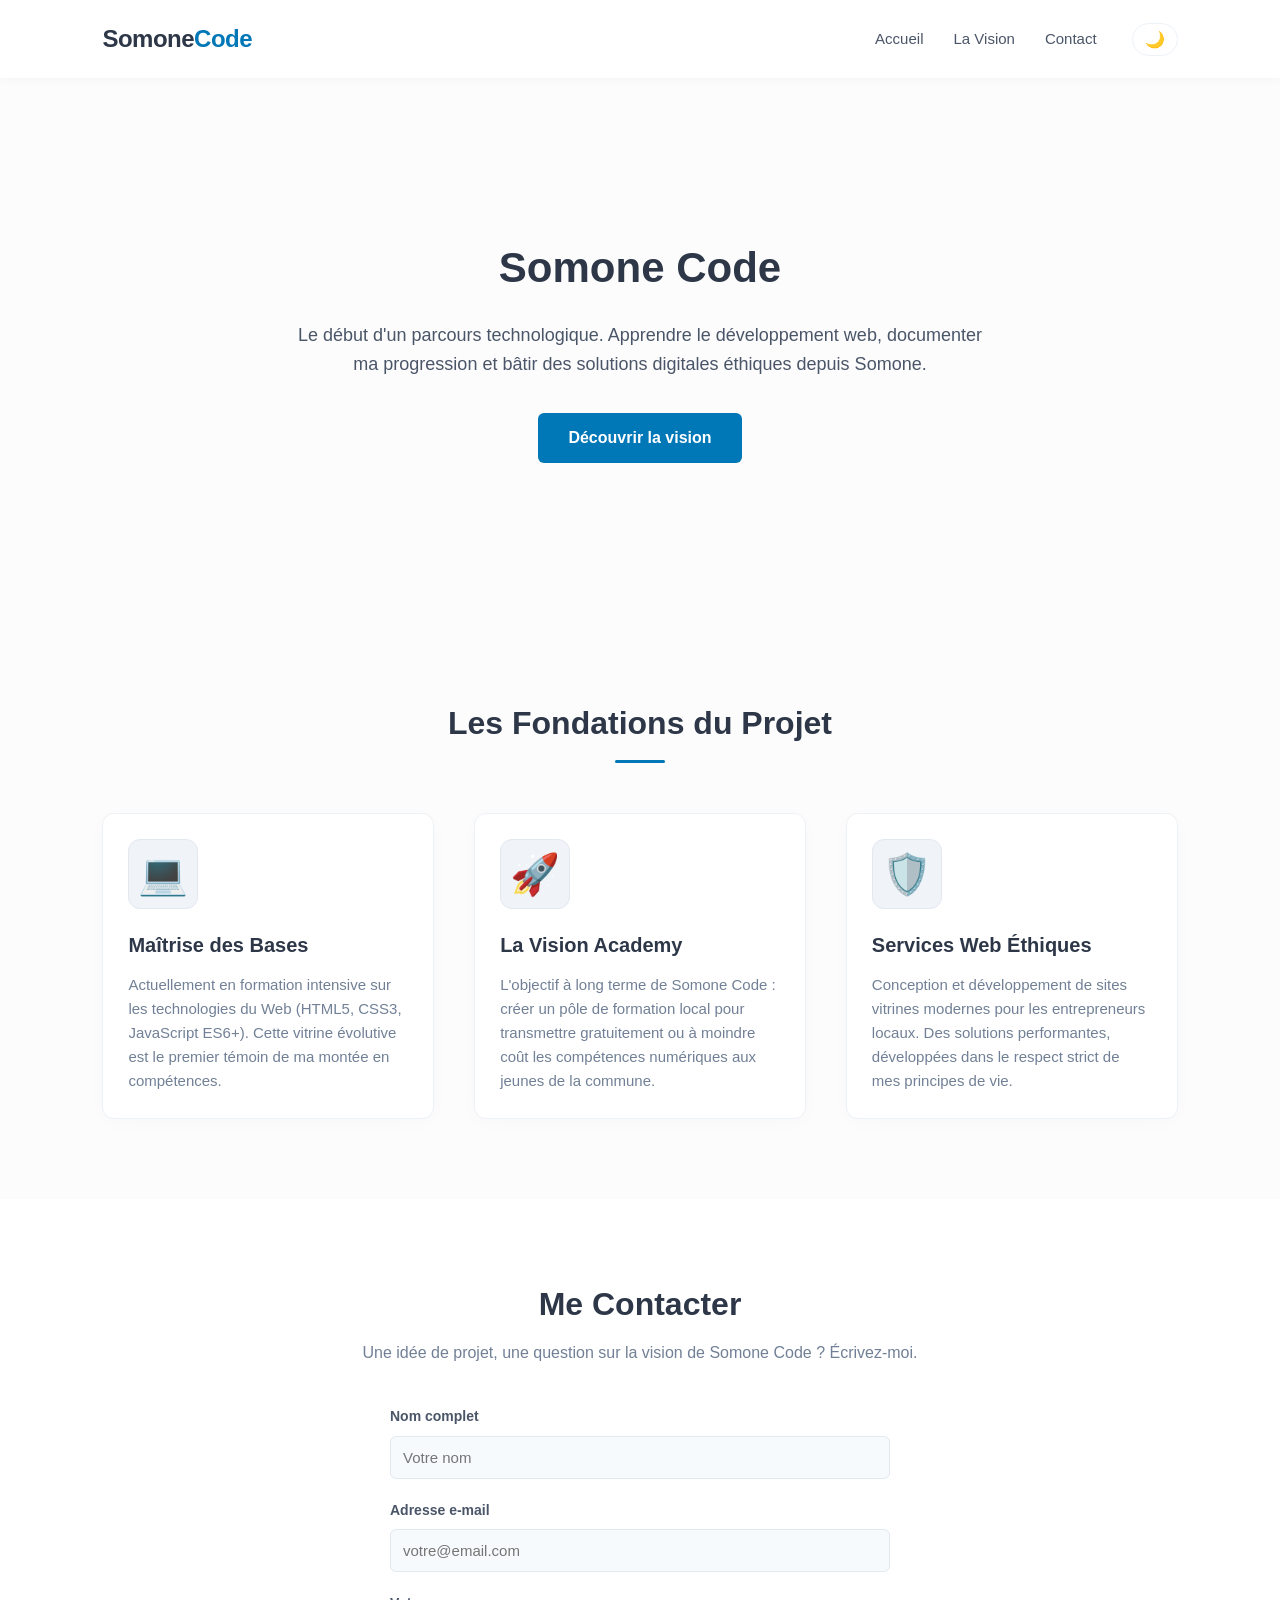
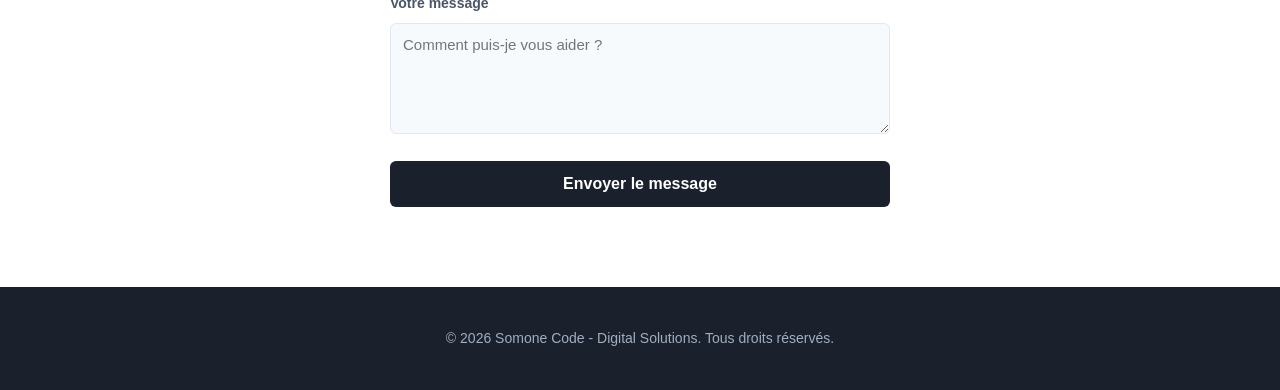
==== index.html @ be238f2e "Déploiement initial du site Somone Code" ====
<!DOCTYPE html>
<html lang="fr">
<head>
    <meta charset="UTF-8">
    <meta name="viewport" content="width=device-width, initial-scale=1.0">
    <title>Somone Code - Digital Academy & Solutions</title>
    <link rel="stylesheet" href="style.css">
</head>
<body>

    <header>
        <div class="logo">Somone<span>Code</span></div>
        <div class="nav-container">
            <nav>
                <ul>
                    <li><a href="index.html">Accueil</a></li>
                    <li><a href="vision.html">La Vision</a></li>
                    <li><a href="#contact">Contact</a></li>
                </ul>
            </nav>
            <button id="theme-toggle" class="theme-btn">🌙</button>
        </div>
    </header>

    <section id="accueil" class="hero-section">
        <div class="hero-content">
            <h1>Somone Code</h1>
            <p>Le début d'un parcours technologique. Apprendre le développement web, documenter ma progression et bâtir des solutions digitales éthiques depuis Somone.</p>
            <a href="vision.html" class="btn-explorer">Découvrir la vision</a>
        </div>
    </section>

   <section id="projets" class="features-section">
        <h2>Les Fondations du Projet</h2>
        <div class="cards-grid">
            
            <div class="card">
                <div class="card-icon">💻</div>
                <h3>Maîtrise des Bases</h3>
                <p>Actuellement en formation intensive sur les technologies du Web (HTML5, CSS3, JavaScript ES6+). Cette vitrine évolutive est le premier témoin de ma montée en compétences.</p>
            </div>

            <div class="card">
                <div class="card-icon">🚀</div>
                <h3>La Vision Academy</h3>
                <p>L'objectif à long terme de Somone Code : créer un pôle de formation local pour transmettre gratuitement ou à moindre coût les compétences numériques aux jeunes de la commune.</p>
            </div>

            <div class="card">
                <div class="card-icon">🛡️</div>
                <h3>Services Web Éthiques</h3>
                <p>Conception et développement de sites vitrines modernes pour les entrepreneurs locaux. Des solutions performantes, développées dans le respect strict de mes principes de vie.</p>
            </div>

        </div>
    </section>

    <section id="contact" class="contact-section">
        <h2>Me Contacter</h2>
        <p class="contact-subtitle">Une idée de projet, une question sur la vision de Somone Code ? Écrivez-moi.</p>
        
        <form id="main-contact-form" class="contact-form">
            <div class="form-group">
                <label for="name">Nom complet</label>
                <input type="text" id="name" required placeholder="Votre nom">
            </div>
            <div class="form-group">
                <label for="email">Adresse e-mail</label>
                <input type="email" id="email" required placeholder="votre@email.com">
            </div>
            <div class="form-group">
                <label for="message">Votre message</label>
                <textarea id="message" rows="5" required placeholder="Comment puis-je vous aider ?"></textarea>
            </div>
            <button type="submit" class="btn-submit">Envoyer le message</button>
        </form>
    </section>

    <footer>
        <p>&copy; 2026 Somone Code - Digital Solutions. Tous droits réservés.</p>
    </footer>
<script src="script.js"></script>

</body>
</html>
---- style.css ----
/* Variables pour le Mode Clair (par défaut) */
:root {
    --bg-principal: #fcfcfc;
    --bg-header: #ffffff;
    --texte-principal: #2d3748;
    --texte-secondaire: #4a5568;
    --bg-card: #ffffff;
    --border-color: #edf2f7;
}

/* Variables pour le Mode Sombre (quand la classe .dark-mode est activée) */
body.dark-mode {
    --bg-principal: #0f172a; /* Bleu-noir très sombre et moderne */
    --bg-header: #1e293b;
    --texte-principal: #ffffff; /* Blanc pur pour casser le manque de contraste */
    --texte-secondaire: #94a3b8;
    --bg-card: #1e293b;
    --border-color: #334155;
}

/* Style du bouton Lune/Soleil */
.theme-btn {
    background: none;
    border: 1px solid var(--border-color);
    padding: 6px 12px;
    border-radius: 20px;
    cursor: pointer;
    font-size: 16px;
    transition: background 0.3s ease;
    margin-left: 15px;
}
.theme-btn:hover {
    background-color: var(--border-color);
}

/* ==========================================================================
   1. RESET & BASES (Style minimaliste et propre)
   ========================================================================== */
* {
    margin: 0;
    padding: 0;
    box-sizing: border-box;
    font-family: 'Segoe UI', Tahoma, Geneva, Verdana, sans-serif;
}

html {
    scroll-behavior: smooth;
}

body {
    background-color: var(--bg-principal);
    color: var(--texte-principal);
    line-height: 1.6;
}

h1, h2, h3, .hero-section h1 {
    color: var(--texte-principal) !important;
}
.hero-section p, .features-section p {
    color: var(--texte-secondaire);
}

a {
    text-decoration: none;
    color: inherit;
}

/* ==========================================================================
   2. EN-TÊTE & NAVIGATION (FLEXBOX)
   ========================================================================== */
header {
    display: flex;
    justify-content: space-between;
    align-items: center;
    padding: 20px 8%;
    background-color: var(--bg-header);
    box-shadow: 0 2px 10px rgba(0, 0, 0, 0.03);
    position: sticky;
    top: 0;
    z-index: 100;
}

.nav-container {
    display: flex;
    align-items: center;
    gap: 20px;
}

.logo {
    font-size: 24px;
    font-weight: 700;
    color: var(--texte-principal); /* Utilise la variable pour passer du noir au blanc ! */
    letter-spacing: -0.5px;
}

.logo span {
    color: #0077b6; /* Le Bleu Lagon signature de Somone Code */
}

header nav ul {
    display: flex;
    list-style: none;
    gap: 30px;
}

header nav ul li a {
    font-size: 15px;
    font-weight: 500;
    color: #4a5568;
    transition: color 0.3s ease;
}

header nav ul li a:hover {
    color: #0077b6;
}

/* ==========================================================================
   3. SECTION HERO (Design épuré et percutant)
   ========================================================================== */
.hero-section {
    background: linear-gradient(135px, #f0f4f8 0%, #e2e8f0 100%);
    padding: 100px 8%;
    text-align: center;
    display: flex;
    justify-content: center;
    align-items: center;
    min-height: 60vh;
}

.hero-content {
    max-width: 700px;
}

.hero-content h1 {
    font-size: 42px;
    color: #1a202c;
    margin-bottom: 20px;
    font-weight: 700;
}

.hero-content p {
    font-size: 18px;
    color: #4a5568;
    margin-bottom: 35px;
}

.btn-explorer {
    display: inline-block;
    background-color: #0077b6;
    color: #ffffff;
    padding: 12px 30px;
    border-radius: 6px;
    font-weight: 600;
    transition: transform 0.2s ease, background-color 0.3s ease;
}

.btn-explorer:hover {
    background-color: #005f94;
    transform: translateY(-2px);
}

/* ==========================================================================
   4. SECTION FONDATIONS / PROJETS (GRID)
   ========================================================================== */
.features-section {
    padding: 80px 8%;
    text-align: center;
}

.features-section h2 {
    font-size: 32px;
    color: #1a202c;
    margin-bottom: 50px;
    position: relative;
}

.features-section h2::after {
    content: '';
    display: block;
    width: 50px;
    height: 3px;
    background-color: #0077b6;
    margin: 10px auto 0 auto;
    border-radius: 2px;
}

.cards-grid {
    display: grid;
    grid-template-columns: repeat(auto-fit, minmax(300px, 1fr));
    gap: 40px;
    margin-top: 20px;
}

.card {
    background-color: var(--bg-card);
    border-radius: 12px;
    padding: 25px;
    text-align: left;
    box-shadow: 0 4px 20px rgba(0, 0, 0, 0.02);
    border: 1px solid var(--border-color);
    transition: transform 0.3s ease, box-shadow 0.3s ease;
}

.card:hover {
    transform: translateY(-5px);
    box-shadow: 0 10px 30px rgba(0, 0, 0, 0.05);
}

.card-icon {
    font-size: 40px;
    margin-bottom: 20px;
    background: #f0f4f8;
    width: 70px;
    height: 70px;
    display: flex;
    justify-content: center;
    align-items: center;
    border-radius: 12px;
    color: #0077b6;
    border: 1px solid #e2e8f0;
}

.card h3 {
    font-size: 20px;
    color: #2d3748;
    margin-bottom: 12px;
}

.card p {
    font-size: 15px;
    color: #718096;
}

/* ==========================================================================
   5. PIED DE PAGE
   ========================================================================== */
footer {
    background-color: #1a202c;
    color: #a0aec0;
    padding: 40px 8%;
    text-align: center;
    font-size: 14px;
}

/* ==========================================================================
   5. SECTION CONTACT (Formulaire épuré)
   ========================================================================== */
.contact-section {
    padding: 80px 8%;
   background-color: var(--bg-card); /* Utilise le fond de carte ou principal */
    color: var(--texte-principal);
    /* ... garde le reste de ton code ... */
    text-align: center;
}

.contact-section h2 {
    font-size: 32px;
    color: #1a202c;
    margin-bottom: 10px;
}

.contact-subtitle {
    color: #718096;
    margin-bottom: 40px;
    font-size: 16px;
}

.contact-form {
    max-width: 500px;
    margin: 0 auto;
    text-align: left;
}

.form-group {
    margin-bottom: 20px;
}

.form-group label {
    display: block;
    font-size: 14px;
    font-weight: 600;
    color: #4a5568;
    margin-bottom: 8px;
}

.form-group input,
.form-group textarea {
    width: 100%;
    padding: 12px;
    border: 1px solid #e2e8f0;
    border-radius: 6px;
    background-color: #f7fafc;
    font-size: 15px;
    color: #2d3748;
    transition: border-color 0.3s ease;
}

.form-group input:focus,
.form-group textarea:focus {
    outline: none;
    border-color: #0077b6;
    background-color: #ffffff;
}

.btn-submit {
    display: inline-block;
    width: 100%;
    background-color: #1a202c; /* Noir/Gris très foncé pour contraster avec le bouton bleu du haut */
    color: #ffffff;
    padding: 14px;
    border: none;
    border-radius: 6px;
    font-size: 16px;
    font-weight: 600;
    cursor: pointer;
    transition: background-color 0.3s ease;
}

.btn-submit:hover {
    background-color: #2d3748;
}

/* ==========================================================================
   6. RESPONSIVE DESIGN (Adaptation Mobile)
   ========================================================================== */
@media (max-width: 768px) {
    header {
        flex-direction: column;
        gap: 15px;
        padding: 15px;
    }
    .hero-content h1 {
        font-size: 32px;
    }
    .hero-content p {
        font-size: 16px;
    }
}

/* ==========================================================================
   7. STYLES POUR LA PAGE VISION
   ========================================================================== */
.vision-hero {
    background: #1a202c;
    color: white;
    padding: 80px 8%;
    text-align: center;
}

.vision-hero h1 {
    color: #ffffff;
    font-size: 38px;
    margin-bottom: 15px;
}

.vision-content {
    padding: 60px 8%;
    background-color: var(--bg-principal);
}

.container-narrow {
    max-width: 800px;
    margin: 0 auto;
}

.container-narrow h2 {
    margin: 40px 0 20px 0;
    color: #1a202c;
    border-left: 5px solid #0077b6;
    padding-left: 15px;
}

.philosophy-box {
    background-color: var(--bg-card); /* Devient adaptatif */
    padding: 30px;
    border-radius: 12px;
    border: 1px solid var(--border-color); /* Devient adaptatif */
    margin: 40px 0;
}

.philosophy-box h3 {
    color: var(--texte-principal); /* Utilise le blanc en mode sombre, ou le bleu/noir en mode clair */
    margin-bottom: 15px;
}

.branches-list {
    margin: 30px 0;
}

.branch-item {
    padding: 15px 0;
    border-bottom: 1px solid #edf2f7;
}

.branch-item strong {
    color: #0077b6;
    font-size: 18px;
}

.cta-vision {
    margin-top: 50px;
    text-align: center;
}

/* Petit indicateur pour le menu actif */
header nav ul li a.active {
    color: #0077b6;
    font-weight: 700;
}
.vision-hero h1 {
    color: #ffffff !important; /* Force le blanc pur pour le titre du bandeau */
}
.vision-hero p {
    color: #e2e8f0 !important; /* Force un blanc-gris clair pour le sous-titre */
}

/* Ajustements de contraste pour la boîte philosophie en mode sombre */
body.dark-mode .philosophy-box {
    background-color: #1e293b; /* Un fond bleu-noir plus clair que le fond du site pour ressortir */
    border-color: #334155;
}

body.dark-mode .philosophy-box p {
    color: #cbd5e0; /* Un gris clair très lisible pour le paragraphe */
}

body.dark-mode .philosophy-box strong {
    color: #ffffff; /* Le blanc pur pour les mots importants comme Halal */
}

/* Rend le texte de description sous le grand titre bien visible la nuit */
body.dark-mode .hero-section p {
    color: #cbd5e0 !important; /* Un gris très clair et doux pour les yeux */
}
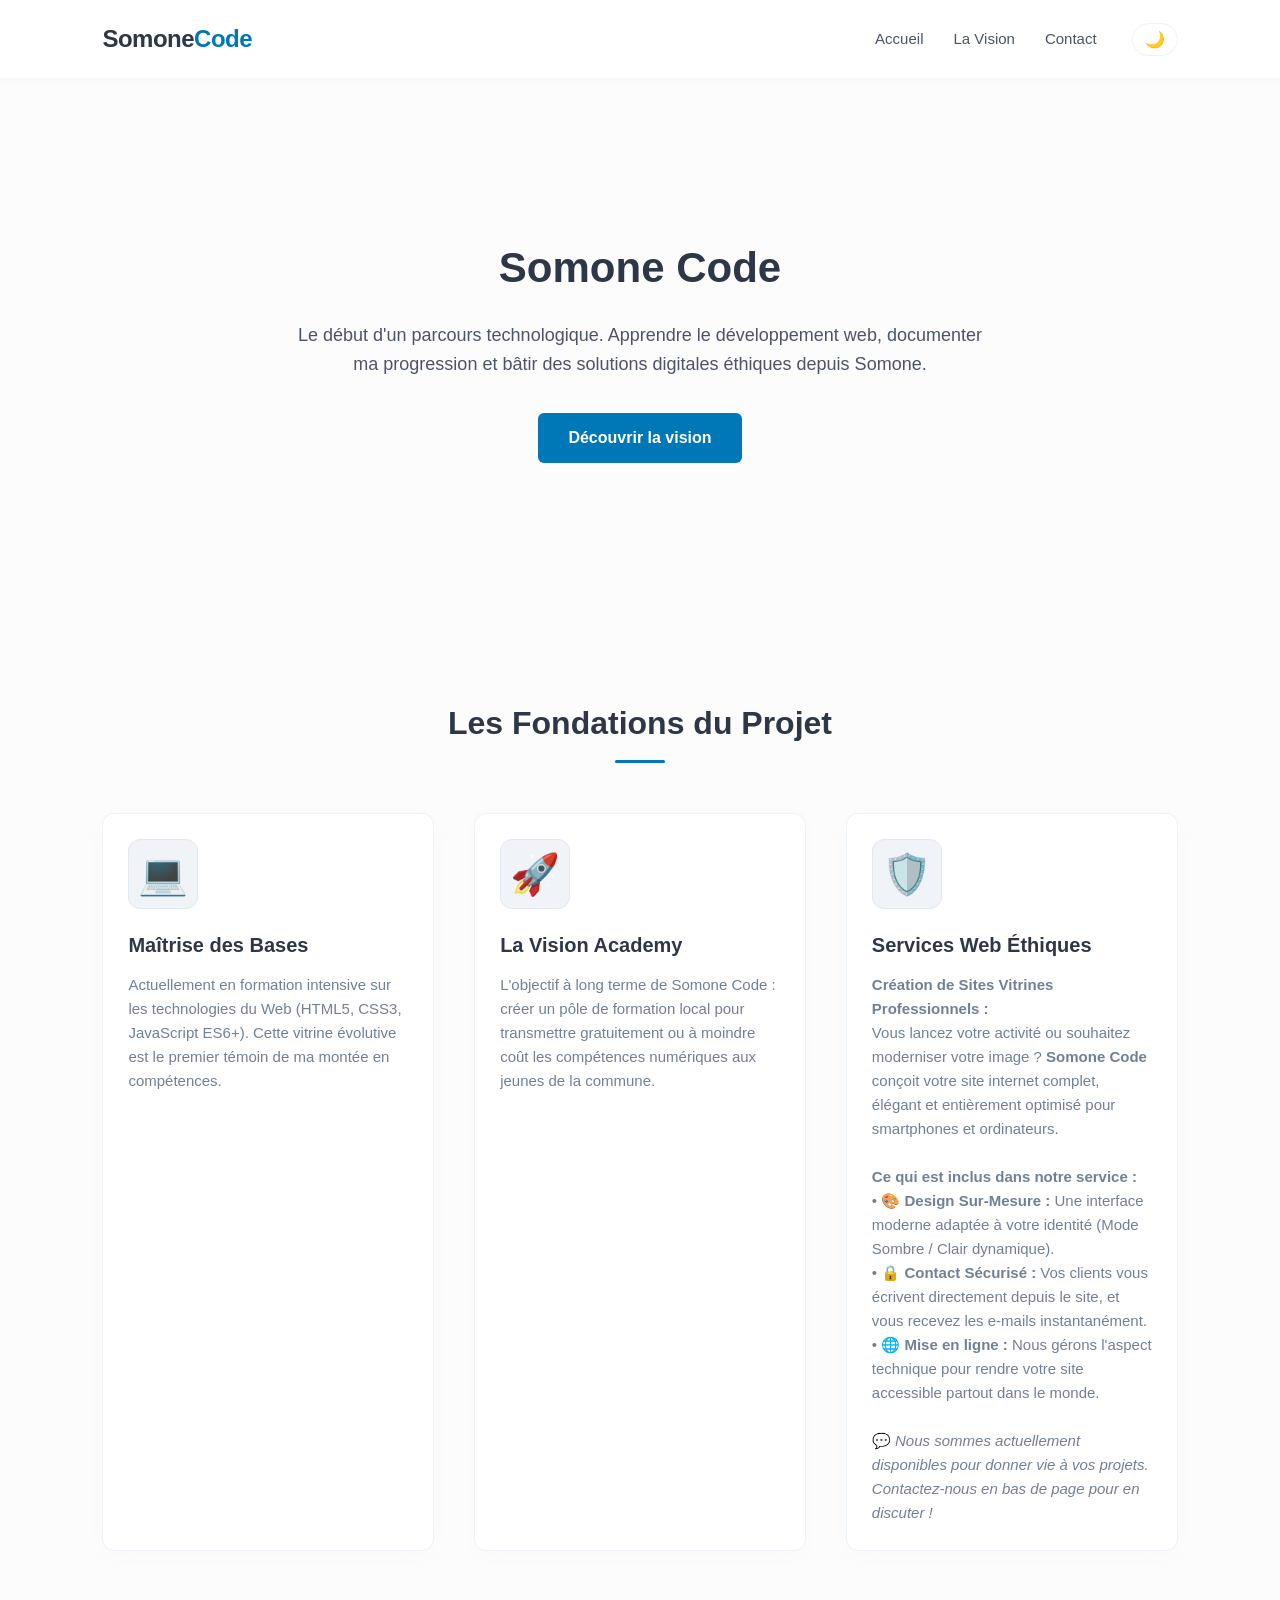
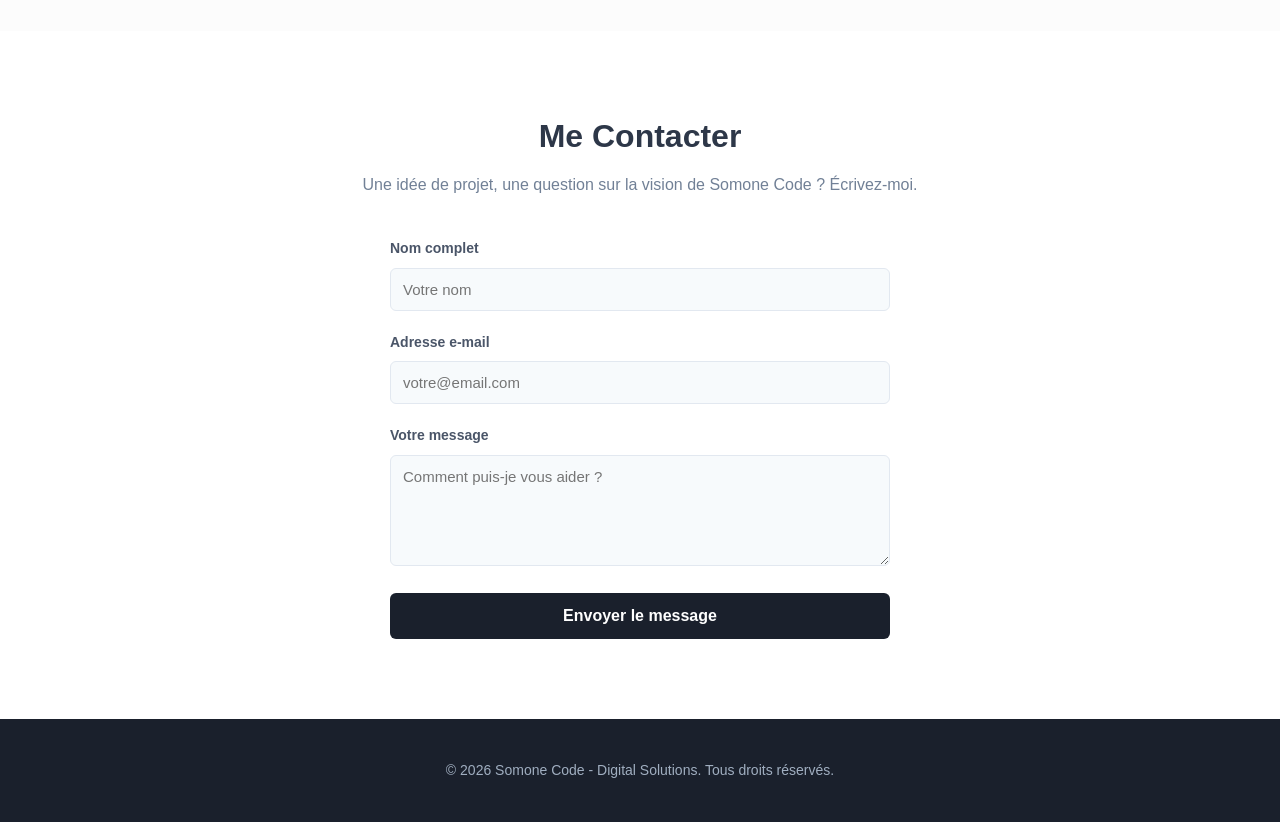
==== commit 7f3be6d5: "Mise à jour de la section Services. Mise à jour de la section Services avec l'offre officielle. Ajou" ====
--- a/index.html
+++ b/index.html
@@ -49,7 +49,17 @@
             <div class="card">
                 <div class="card-icon">🛡️</div>
                 <h3>Services Web Éthiques</h3>
-                <p>Conception et développement de sites vitrines modernes pour les entrepreneurs locaux. Des solutions performantes, développées dans le respect strict de mes principes de vie.</p>
+                <p>
+                 <strong>Création de Sites Vitrines Professionnels :</strong><br>
+                 Vous lancez votre activité ou souhaitez moderniser votre image ? <strong>Somone Code</strong> conçoit votre site internet complet, élégant et entièrement optimisé pour smartphones et ordinateurs. <br><br>
+    
+                 <strong>Ce qui est inclus dans notre service :</strong><br>
+                 • 🎨 <strong>Design Sur-Mesure :</strong> Une interface moderne adaptée à votre identité (Mode Sombre / Clair dynamique).<br>
+                 • 🔒 <strong>Contact Sécurisé :</strong> Vos clients vous écrivent directement depuis le site, et vous recevez les e-mails instantanément.<br>
+                 • 🌐 <strong>Mise en ligne :</strong> Nous gérons l'aspect technique pour rendre votre site accessible partout dans le monde.<br><br>
+    
+                 💬 <em>Nous sommes actuellement disponibles pour donner vie à vos projets. Contactez-nous en bas de page pour en discuter !</em>
+                 </p>
             </div>
 
         </div>
@@ -59,18 +69,18 @@
         <h2>Me Contacter</h2>
         <p class="contact-subtitle">Une idée de projet, une question sur la vision de Somone Code ? Écrivez-moi.</p>
         
-        <form id="main-contact-form" class="contact-form">
+        <form id="main-contact-form" class="contact-form" action="https://formspree.io/f/mredbywo" method="POST">
             <div class="form-group">
                 <label for="name">Nom complet</label>
-                <input type="text" id="name" required placeholder="Votre nom">
+                <input type="text" id="name" name="name" required placeholder="Votre nom">
             </div>
             <div class="form-group">
                 <label for="email">Adresse e-mail</label>
-                <input type="email" id="email" required placeholder="votre@email.com">
+                <input type="email" id="email" name="email" required placeholder="votre@email.com">
             </div>
             <div class="form-group">
                 <label for="message">Votre message</label>
-                <textarea id="message" rows="5" required placeholder="Comment puis-je vous aider ?"></textarea>
+                <textarea id="message" name="message" rows="5" required placeholder="Comment puis-je vous aider ?"></textarea>
             </div>
             <button type="submit" class="btn-submit">Envoyer le message</button>
         </form>
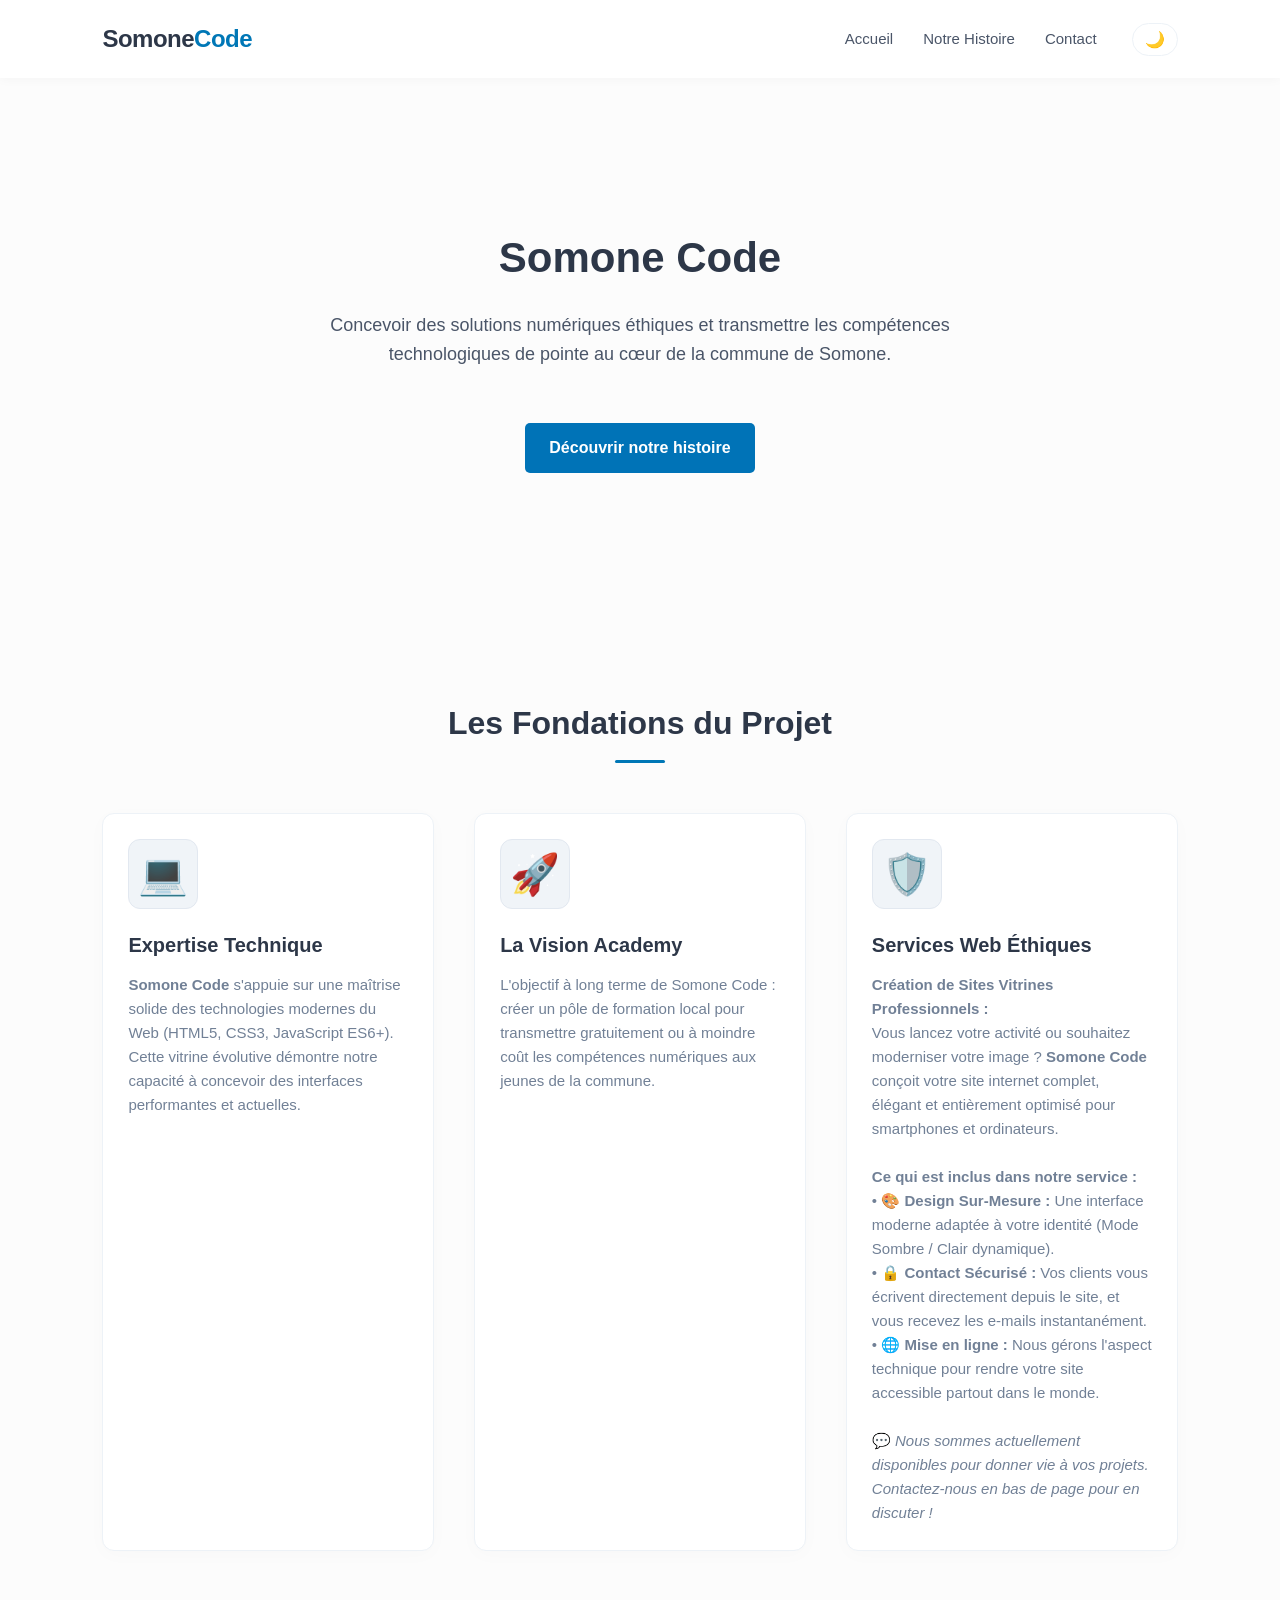
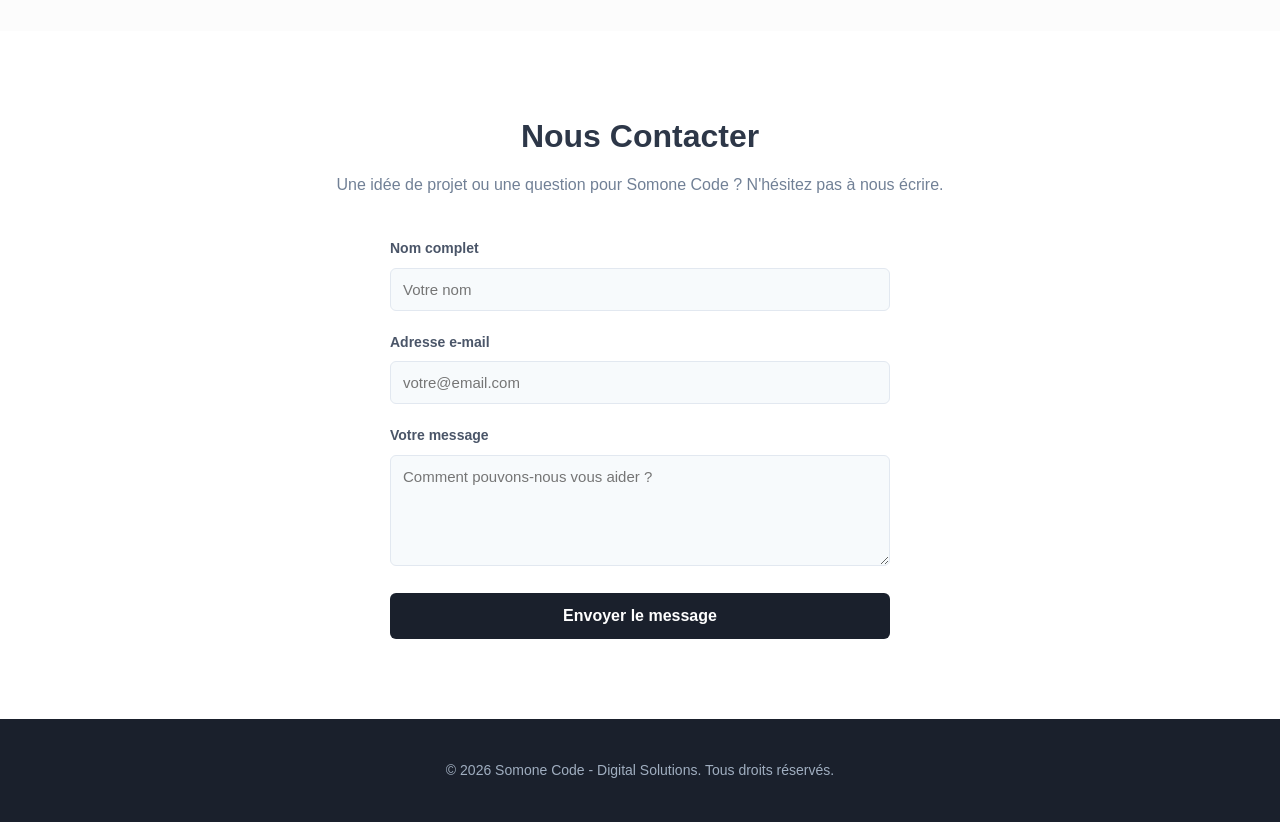
==== commit d346489f: "Mise à jour Générale" ====
--- a/index.html
+++ b/index.html
@@ -13,10 +13,10 @@
         <div class="nav-container">
             <nav>
                 <ul>
-                    <li><a href="index.html">Accueil</a></li>
-                    <li><a href="vision.html">La Vision</a></li>
-                    <li><a href="#contact">Contact</a></li>
-                </ul>
+                 <li><a href="index.html">Accueil</a></li>
+                 <li><a href="vision.html">Notre Histoire</a></li>
+                 <li><a href="#contact">Contact</a></li>
+                 </ul>
             </nav>
             <button id="theme-toggle" class="theme-btn">🌙</button>
         </div>
@@ -25,8 +25,10 @@
     <section id="accueil" class="hero-section">
         <div class="hero-content">
             <h1>Somone Code</h1>
-            <p>Le début d'un parcours technologique. Apprendre le développement web, documenter ma progression et bâtir des solutions digitales éthiques depuis Somone.</p>
-            <a href="vision.html" class="btn-explorer">Découvrir la vision</a>
+            <p>
+             Concevoir des solutions numériques éthiques et transmettre les compétences technologiques de pointe au cœur de la commune de Somone.
+             </p>
+             <a href="vision.html" style="display: inline-block; background-color: #0073b7; color: #ffffff; padding: 12px 24px; text-decoration: none; border-radius: 5px; font-weight: bold; margin-top: 20px;">Découvrir notre histoire</a>
         </div>
     </section>
 
@@ -36,8 +38,10 @@
             
             <div class="card">
                 <div class="card-icon">💻</div>
-                <h3>Maîtrise des Bases</h3>
-                <p>Actuellement en formation intensive sur les technologies du Web (HTML5, CSS3, JavaScript ES6+). Cette vitrine évolutive est le premier témoin de ma montée en compétences.</p>
+                <h3>Expertise Technique</h3>
+                <p>
+                <strong>Somone Code</strong> s'appuie sur une maîtrise solide des technologies modernes du Web (HTML5, CSS3, JavaScript ES6+). Cette vitrine évolutive démontre notre capacité à concevoir des interfaces performantes et actuelles.
+                </p>
             </div>
 
             <div class="card">
@@ -66,8 +70,8 @@
     </section>
 
     <section id="contact" class="contact-section">
-        <h2>Me Contacter</h2>
-        <p class="contact-subtitle">Une idée de projet, une question sur la vision de Somone Code ? Écrivez-moi.</p>
+        <h2>Nous Contacter</h2>
+        <p class="contact-subtitle">Une idée de projet ou une question pour Somone Code ? N'hésitez pas à nous écrire.</p>
         
         <form id="main-contact-form" class="contact-form" action="https://formspree.io/f/mredbywo" method="POST">
             <div class="form-group">
@@ -80,7 +84,7 @@
             </div>
             <div class="form-group">
                 <label for="message">Votre message</label>
-                <textarea id="message" name="message" rows="5" required placeholder="Comment puis-je vous aider ?"></textarea>
+                <textarea id="message" name="message" rows="5" required placeholder="Comment pouvons-nous vous aider ?"></textarea>
             </div>
             <button type="submit" class="btn-submit">Envoyer le message</button>
         </form>
